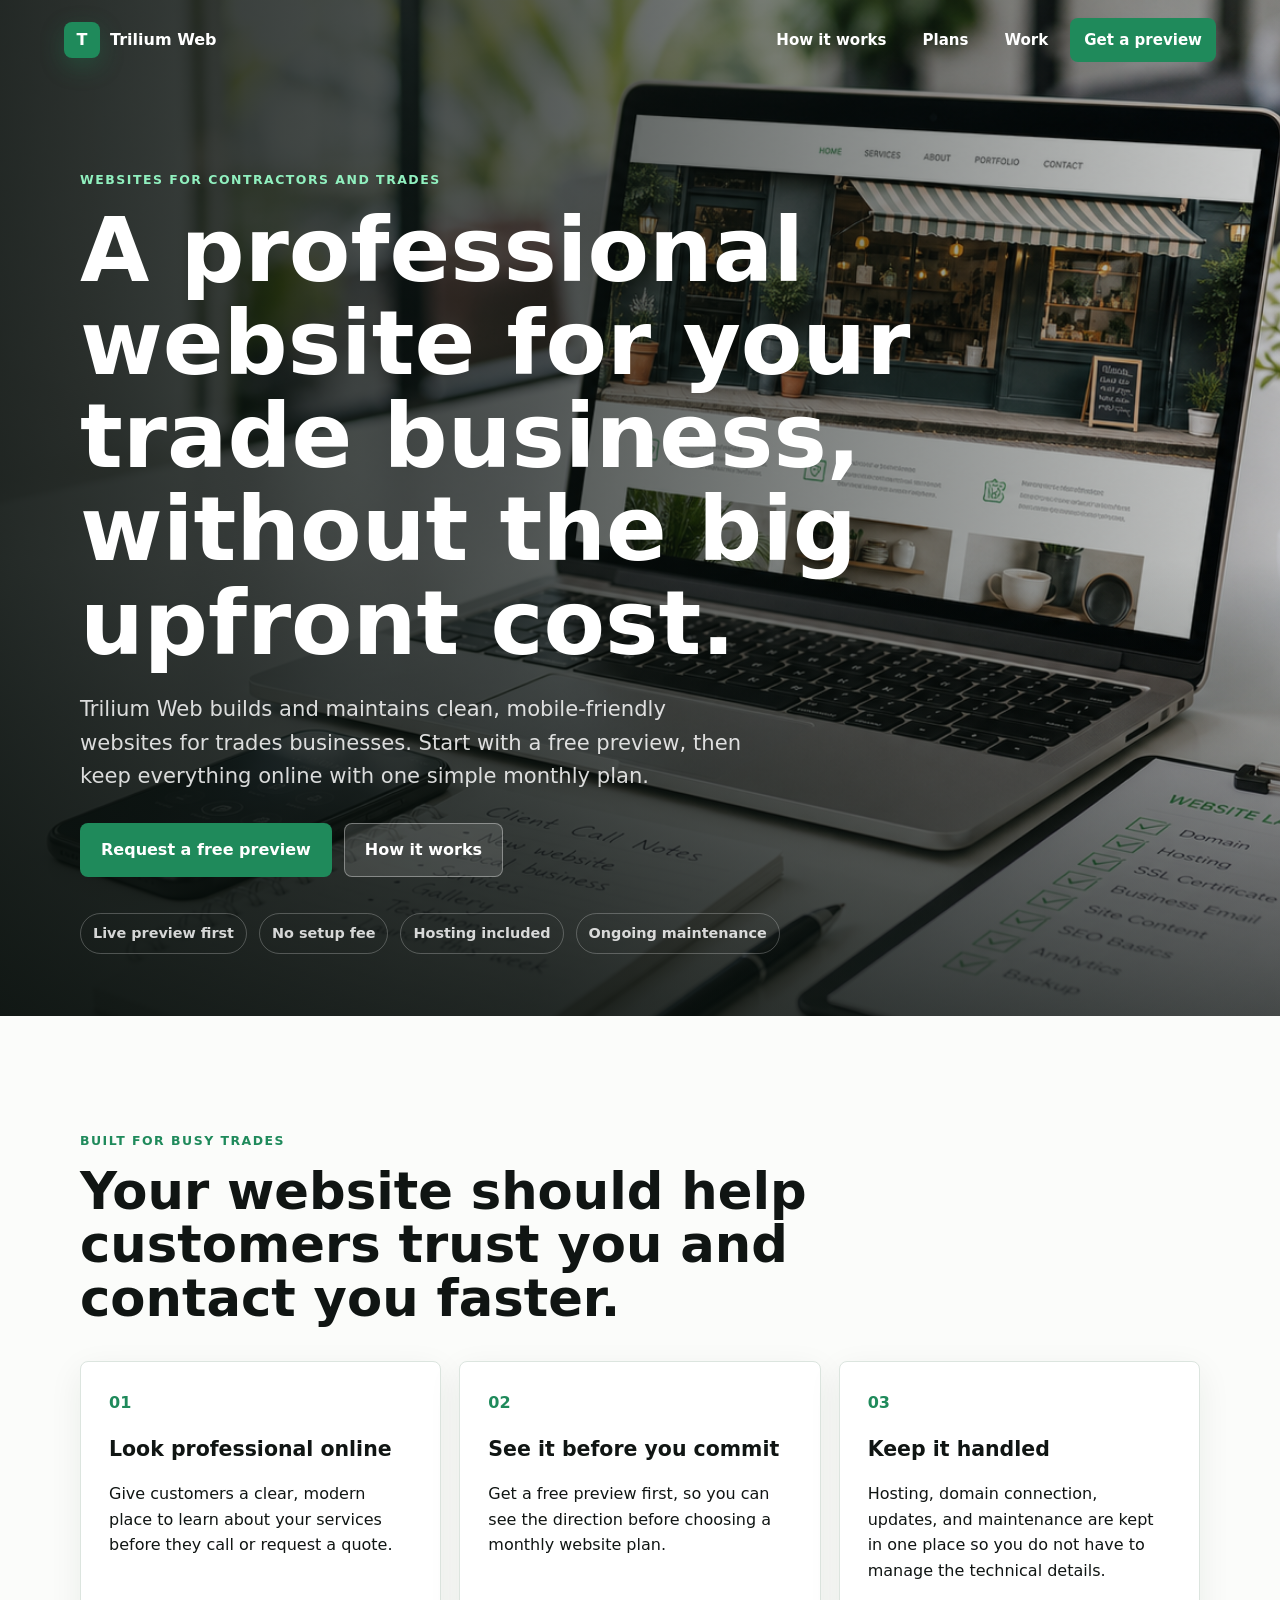
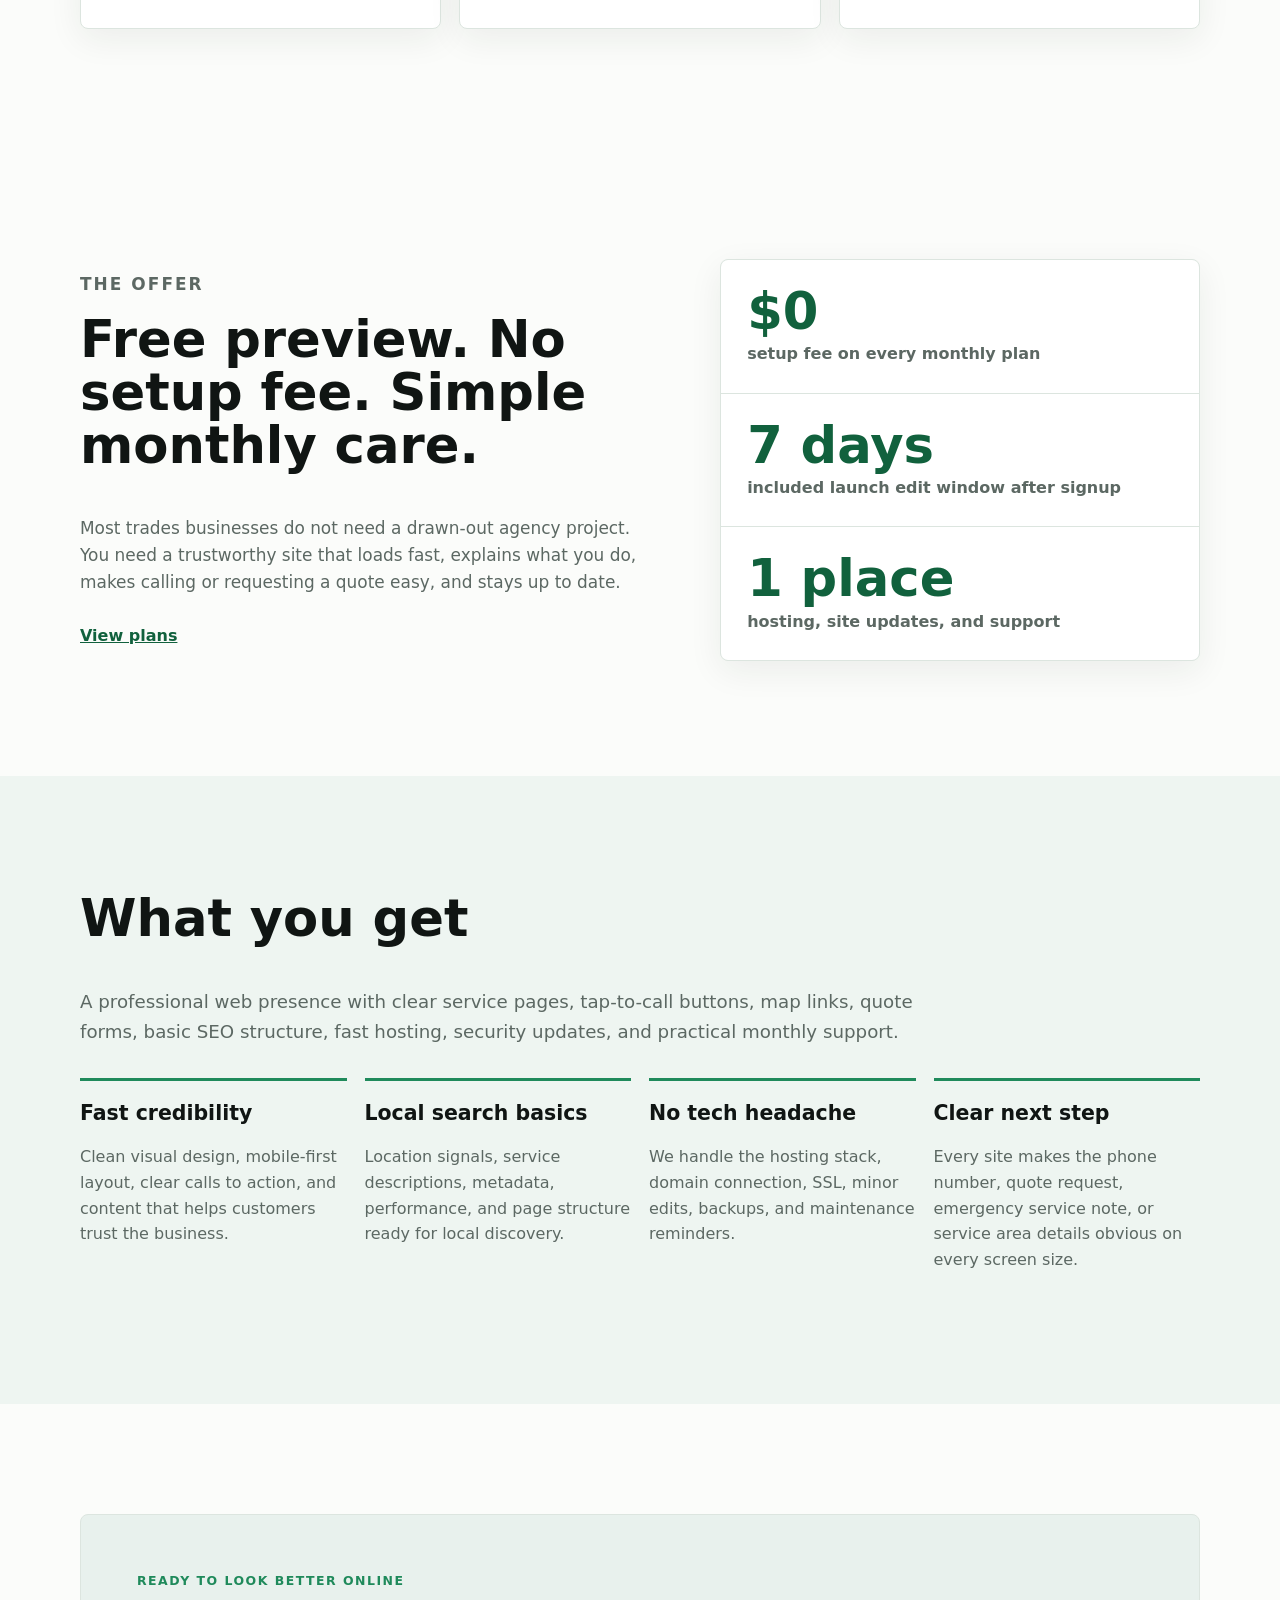
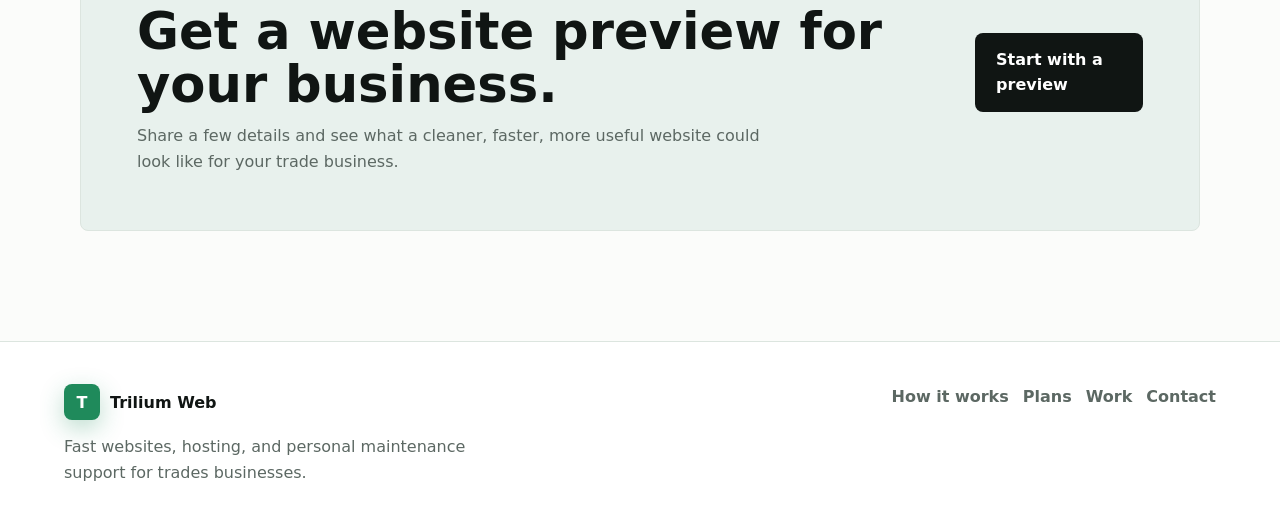
==== index.html @ 143580ad "fixing" ====
<!doctype html>
<html lang="en">
  <head>
    <meta charset="utf-8">
    <meta name="viewport" content="width=device-width, initial-scale=1">
    <meta name="description" content="Trilium Web builds fast, trustworthy websites for trades businesses with no setup fee, hosting, maintenance, and personal support handled in one place.">
    <title>Trilium Web | Fast Websites for Trades Businesses</title>
    <link rel="stylesheet" href="assets/styles.css">
  </head>
  <body>
    <header class="site-header" data-header>
      <a class="brand" href="index.html" aria-label="Trilium Web home">
        <span class="brand-mark">T</span>
        <span>Trilium Web</span>
      </a>
      <button class="nav-toggle" type="button" aria-label="Open navigation" aria-expanded="false" data-nav-toggle>
        <span></span>
        <span></span>
      </button>
      <nav class="site-nav" data-nav>
        <a href="process.html">How it works</a>
        <a href="pricing.html">Plans</a>
        <a href="work.html">Work</a>
        <a class="nav-cta" href="contact.html">Get a preview</a>
      </nav>
    </header>

    <main>
      <section class="hero">
        <div class="hero-media" aria-hidden="true">
          <img src="assets/images/rapid-launch-workflow.png" alt="">
        </div>
        <div class="hero-overlay"></div>
        <div class="hero-inner">
          <p class="eyebrow">Websites for contractors and trades</p>
          <h1>A professional website for your trade business, without the big upfront cost.</h1>
          <p class="hero-copy">Trilium Web builds and maintains clean, mobile-friendly websites for trades businesses. Start with a free preview, then keep everything online with one simple monthly plan.</p>
          <div class="hero-actions">
            <a class="button primary" href="contact.html">Request a free preview</a>
            <a class="button secondary" href="process.html">How it works</a>
          </div>
          <div class="trust-row" aria-label="Key service promises">
            <span>Live preview first</span>
            <span>No setup fee</span>
            <span>Hosting included</span>
            <span>Ongoing maintenance</span>
          </div>
        </div>
      </section>

      <section class="section intro-section">
        <div class="section-heading">
          <p class="eyebrow">Built for busy trades</p>
          <h2>Your website should help customers trust you and contact you faster.</h2>
        </div>
        <div class="intro-grid">
          <article>
            <span class="card-icon">01</span>
            <h3>Look professional online</h3>
            <p>Give customers a clear, modern place to learn about your services before they call or request a quote.</p>
          </article>
          <article>
            <span class="card-icon">02</span>
            <h3>See it before you commit</h3>
            <p>Get a free preview first, so you can see the direction before choosing a monthly website plan.</p>
          </article>
          <article>
            <span class="card-icon">03</span>
            <h3>Keep it handled</h3>
            <p>Hosting, domain connection, updates, and maintenance are kept in one place so you do not have to manage the technical details.</p>
          </article>
        </div>
      </section>

      <section class="section split-section">
        <div>
          <p class="eyebrow">The offer</p>
          <h2>Free preview. No setup fee. Simple monthly care.</h2>
          <p>Most trades businesses do not need a drawn-out agency project. You need a trustworthy site that loads fast, explains what you do, makes calling or requesting a quote easy, and stays up to date.</p>
          <a class="text-link" href="pricing.html">View plans</a>
        </div>
        <div class="proof-panel">
          <div class="metric">
            <strong>$0</strong>
            <span>setup fee on every monthly plan</span>
          </div>
          <div class="metric">
            <strong>7 days</strong>
            <span>included launch edit window after signup</span>
          </div>
          <div class="metric">
            <strong>1 place</strong>
            <span>hosting, site updates, and support</span>
          </div>
        </div>
      </section>

      <section class="section bands">
        <div class="band">
          <h2>What you get</h2>
          <p>A professional web presence with clear service pages, tap-to-call buttons, map links, quote forms, basic SEO structure, fast hosting, security updates, and practical monthly support.</p>
        </div>
        <div class="feature-list">
          <div>
            <h3>Fast credibility</h3>
            <p>Clean visual design, mobile-first layout, clear calls to action, and content that helps customers trust the business.</p>
          </div>
          <div>
            <h3>Local search basics</h3>
            <p>Location signals, service descriptions, metadata, performance, and page structure ready for local discovery.</p>
          </div>
          <div>
            <h3>No tech headache</h3>
            <p>We handle the hosting stack, domain connection, SSL, minor edits, backups, and maintenance reminders.</p>
          </div>
          <div>
            <h3>Clear next step</h3>
            <p>Every site makes the phone number, quote request, emergency service note, or service area details obvious on every screen size.</p>
          </div>
        </div>
      </section>

      <section class="cta-section">
        <div>
          <p class="eyebrow">Ready to look better online</p>
          <h2>Get a website preview for your business.</h2>
          <p>Share a few details and see what a cleaner, faster, more useful website could look like for your trade business.</p>
        </div>
        <a class="button primary dark" href="contact.html">Start with a preview</a>
      </section>
    </main>

    <footer class="site-footer">
      <div>
        <a class="brand footer-brand" href="index.html">
          <span class="brand-mark">T</span>
          <span>Trilium Web</span>
        </a>
        <p>Fast websites, hosting, and personal maintenance support for trades businesses.</p>
      </div>
      <nav aria-label="Footer">
        <a href="process.html">How it works</a>
        <a href="pricing.html">Plans</a>
        <a href="work.html">Work</a>
        <a href="contact.html">Contact</a>
      </nav>
    </footer>
    <script src="assets/site.js"></script>
  </body>
</html>
---- assets/styles.css ----
:root {
  --ink: #101513;
  --muted: #5c6863;
  --line: #dce5df;
  --paper: #fbfcfa;
  --mist: #eef5f1;
  --green: #1f8a5b;
  --green-dark: #11613d;
  --gold: #d9a441;
  --coral: #d96f4b;
  --white: #ffffff;
  --shadow: 0 24px 70px rgba(17, 28, 22, 0.16);
}

* {
  box-sizing: border-box;
}

html {
  scroll-behavior: smooth;
}

body {
  margin: 0;
  font-family: Inter, system-ui, -apple-system, BlinkMacSystemFont, "Segoe UI", sans-serif;
  background: var(--paper);
  color: var(--ink);
  line-height: 1.6;
}

img {
  display: block;
  max-width: 100%;
}

a {
  color: inherit;
}

.site-header {
  position: fixed;
  z-index: 20;
  top: 0;
  left: 0;
  right: 0;
  display: flex;
  align-items: center;
  justify-content: space-between;
  gap: 24px;
  padding: 18px clamp(20px, 5vw, 64px);
  color: var(--white);
  transition: background 180ms ease, box-shadow 180ms ease, color 180ms ease;
}

.site-header.is-scrolled,
.interior-page .site-header {
  background: rgba(251, 252, 250, 0.94);
  box-shadow: 0 12px 40px rgba(20, 31, 25, 0.08);
  color: var(--ink);
  backdrop-filter: blur(18px);
}

.brand {
  display: inline-flex;
  align-items: center;
  gap: 10px;
  color: inherit;
  font-weight: 800;
  text-decoration: none;
  letter-spacing: 0;
}

.brand-mark {
  display: grid;
  width: 36px;
  height: 36px;
  place-items: center;
  border-radius: 8px;
  background: var(--green);
  color: var(--white);
  box-shadow: 0 8px 24px rgba(31, 138, 91, 0.3);
}

.site-nav {
  display: flex;
  align-items: center;
  gap: 8px;
}

.site-nav a {
  padding: 10px 14px;
  border-radius: 8px;
  color: inherit;
  font-size: 0.94rem;
  font-weight: 700;
  text-decoration: none;
}

.site-nav a:hover,
.site-nav a[aria-current="page"] {
  background: rgba(255, 255, 255, 0.16);
}

.site-header.is-scrolled .site-nav a:hover,
.site-header.is-scrolled .site-nav a[aria-current="page"],
.interior-page .site-nav a:hover,
.interior-page .site-nav a[aria-current="page"] {
  background: var(--mist);
}

.site-nav .nav-cta {
  background: var(--green);
  color: var(--white);
}

.site-nav .nav-cta:hover {
  background: var(--green-dark);
}

.nav-toggle {
  display: none;
  width: 42px;
  height: 42px;
  border: 1px solid currentColor;
  border-radius: 8px;
  background: transparent;
  color: inherit;
}

.nav-toggle span {
  display: block;
  width: 18px;
  height: 2px;
  margin: 5px auto;
  background: currentColor;
}

.hero {
  position: relative;
  min-height: 92vh;
  display: flex;
  align-items: end;
  overflow: hidden;
  color: var(--white);
}

.hero-media,
.hero-overlay {
  position: absolute;
  inset: 0;
}

.hero-media img {
  width: 100%;
  height: 100%;
  object-fit: cover;
}

.hero-overlay {
  background:
    linear-gradient(90deg, rgba(7, 14, 11, 0.88) 0%, rgba(7, 14, 11, 0.68) 42%, rgba(7, 14, 11, 0.2) 100%),
    linear-gradient(0deg, rgba(7, 14, 11, 0.65) 0%, rgba(7, 14, 11, 0) 45%);
}

.hero-inner {
  position: relative;
  z-index: 2;
  width: min(1120px, calc(100% - 40px));
  margin: 0 auto;
  padding: 170px 0 62px;
}

.eyebrow {
  margin: 0 0 14px;
  color: var(--green);
  font-size: 0.78rem;
  font-weight: 800;
  letter-spacing: 0.12em;
  text-transform: uppercase;
}

.hero .eyebrow {
  color: #91f0bf;
}

h1,
h2,
h3,
p {
  overflow-wrap: anywhere;
}

h1,
h2,
h3 {
  margin-top: 0;
  line-height: 1.04;
  letter-spacing: 0;
}

h1 {
  max-width: 850px;
  margin-bottom: 22px;
  font-size: clamp(3rem, 7vw, 6.9rem);
}

h2 {
  font-size: clamp(2rem, 4vw, 4.25rem);
}

h3 {
  font-size: 1.28rem;
}

.hero-copy {
  max-width: 680px;
  margin: 0 0 30px;
  color: rgba(255, 255, 255, 0.84);
  font-size: clamp(1.05rem, 1.8vw, 1.32rem);
}

.hero-actions,
.trust-row {
  display: flex;
  flex-wrap: wrap;
  gap: 12px;
}

.button {
  display: inline-flex;
  min-height: 48px;
  align-items: center;
  justify-content: center;
  border: 1px solid transparent;
  border-radius: 8px;
  padding: 13px 20px;
  font-weight: 800;
  text-decoration: none;
  cursor: pointer;
  transition: transform 160ms ease, background 160ms ease, border-color 160ms ease;
}

.button:hover {
  transform: translateY(-1px);
}

.button.primary {
  background: var(--green);
  color: var(--white);
}

.button.primary:hover {
  background: var(--green-dark);
}

.button.secondary {
  border-color: rgba(255, 255, 255, 0.36);
  background: rgba(255, 255, 255, 0.12);
  color: currentColor;
}

.button.secondary:hover {
  border-color: var(--green);
  background: var(--mist);
  color: var(--ink);
}

.button.secondary.light {
  border-color: var(--line);
  background: var(--white);
  color: var(--ink);
}

.button.dark {
  background: var(--ink);
}

.button.full {
  width: 100%;
}

.trust-row {
  margin-top: 36px;
}

.trust-row span {
  border: 1px solid rgba(255, 255, 255, 0.24);
  border-radius: 999px;
  padding: 8px 12px;
  color: rgba(255, 255, 255, 0.82);
  font-size: 0.9rem;
  font-weight: 700;
}

.section {
  width: min(1120px, calc(100% - 40px));
  margin: 0 auto;
  padding: clamp(70px, 9vw, 120px) 0;
}

.section-heading {
  max-width: 760px;
  margin-bottom: 36px;
}

.section-heading h2,
.page-hero h1 {
  margin-bottom: 0;
}

.intro-grid,
.pricing-grid,
.work-grid,
.feature-list {
  display: grid;
  gap: 18px;
}

.intro-grid {
  grid-template-columns: repeat(3, 1fr);
}

.intro-grid article,
.price-card,
.work-card,
.contact-form,
.contact-panel,
.proof-panel,
.quote-panel {
  border: 1px solid var(--line);
  border-radius: 8px;
  background: var(--white);
  box-shadow: 0 10px 34px rgba(26, 42, 33, 0.07);
}

.intro-grid article {
  padding: 28px;
}

.card-icon {
  display: inline-flex;
  margin-bottom: 24px;
  color: var(--green);
  font-weight: 800;
}

.split-section {
  display: grid;
  grid-template-columns: 1.08fr 0.92fr;
  align-items: center;
  gap: clamp(28px, 6vw, 80px);
}

.split-section p {
  color: var(--muted);
  font-size: 1.06rem;
}

.text-link {
  display: inline-flex;
  margin-top: 10px;
  color: var(--green-dark);
  font-weight: 800;
}

.proof-panel {
  display: grid;
  gap: 1px;
  overflow: hidden;
  background: var(--line);
}

.metric {
  padding: 26px;
  background: var(--white);
}

.metric strong {
  display: block;
  margin-bottom: 4px;
  color: var(--green-dark);
  font-size: clamp(2rem, 4vw, 3.5rem);
  line-height: 1;
}

.metric span {
  color: var(--muted);
  font-weight: 700;
}

.bands {
  width: 100%;
  max-width: none;
  padding-inline: clamp(20px, 5vw, 64px);
  background: var(--mist);
}

.band {
  width: min(1120px, 100%);
  margin: 0 auto 32px;
}

.band p {
  max-width: 860px;
  color: var(--muted);
  font-size: 1.14rem;
}

.feature-list {
  width: min(1120px, 100%);
  margin: 0 auto;
  grid-template-columns: repeat(4, 1fr);
}

.feature-list div {
  border-top: 3px solid var(--green);
  padding-top: 22px;
}

.feature-list p {
  color: var(--muted);
}

.cta-section {
  display: flex;
  width: min(1120px, calc(100% - 40px));
  margin: clamp(60px, 9vw, 110px) auto;
  align-items: center;
  justify-content: space-between;
  gap: 28px;
  border-radius: 8px;
  padding: clamp(28px, 5vw, 56px);
  background: #e8f1ed;
  border: 1px solid var(--line);
}

.cta-section h2 {
  margin-bottom: 12px;
}

.cta-section p:not(.eyebrow) {
  max-width: 650px;
  margin: 0;
  color: var(--muted);
}

.page-hero {
  width: min(1120px, calc(100% - 40px));
  margin: 0 auto;
  padding: 170px 0 60px;
}

.page-hero.compact {
  max-width: 940px;
  margin-left: max(20px, calc((100vw - 1120px) / 2));
}

.page-hero p:not(.eyebrow) {
  max-width: 760px;
  color: var(--muted);
  font-size: 1.16rem;
}

.timeline {
  display: grid;
  gap: 18px;
}

.timeline-item {
  display: grid;
  grid-template-columns: 70px 1fr;
  gap: 24px;
  border-top: 1px solid var(--line);
  padding-top: 28px;
}

.timeline-item span {
  display: grid;
  width: 54px;
  height: 54px;
  place-items: center;
  border-radius: 8px;
  background: var(--green);
  color: var(--white);
  font-weight: 800;
}

.timeline-item p {
  max-width: 780px;
  color: var(--muted);
}

.quote-panel {
  padding: clamp(28px, 5vw, 46px);
  border-left: 6px solid var(--gold);
}

.quote-panel p {
  margin: 0;
  color: var(--ink);
  font-size: clamp(1.3rem, 3vw, 2.2rem);
  font-weight: 800;
  line-height: 1.18;
}

.pricing-grid {
  grid-template-columns: repeat(3, 1fr);
  align-items: stretch;
}

.price-card {
  display: flex;
  flex-direction: column;
  padding: 30px;
}

.price-card.featured {
  border-color: rgba(31, 138, 91, 0.45);
  box-shadow: var(--shadow);
}

.plan-label {
  margin: 0 0 14px;
  color: var(--green);
  font-weight: 800;
  text-transform: uppercase;
  font-size: 0.76rem;
  letter-spacing: 0.12em;
}

.price {
  margin: 0 0 18px;
  font-size: 2rem;
  font-weight: 800;
}

.price span {
  color: var(--muted);
  font-size: 1rem;
}

.price-card p:not(.plan-label):not(.price),
.price-card li {
  color: var(--muted);
}

.price-card ul {
  display: grid;
  gap: 10px;
  margin: 22px 0 28px;
  padding-left: 20px;
}

.price-card .button {
  margin-top: auto;
}

.work-grid {
  grid-template-columns: repeat(3, 1fr);
}

.work-card {
  min-height: 330px;
  padding: 24px;
  overflow: hidden;
}

.work-card h2 {
  font-size: 1.7rem;
}

.work-card p {
  color: rgba(16, 21, 19, 0.72);
}

.work-card.service {
  background: linear-gradient(145deg, #eef8f3, #ffffff);
}

.work-card.wellness {
  background: linear-gradient(145deg, #fff4ef, #ffffff);
}

.work-card.food {
  background: linear-gradient(145deg, #f7f0db, #ffffff);
}

.mock-window {
  height: 150px;
  margin-bottom: 28px;
  border: 1px solid var(--line);
  border-radius: 8px;
  background:
    linear-gradient(90deg, rgba(31, 138, 91, 0.12) 0 34%, transparent 34%),
    repeating-linear-gradient(0deg, rgba(16, 21, 19, 0.09), rgba(16, 21, 19, 0.09) 8px, transparent 8px, transparent 22px),
    var(--white);
  box-shadow: inset 0 34px 0 rgba(16, 21, 19, 0.05);
}

.mock-window span {
  display: inline-block;
  width: 8px;
  height: 8px;
  margin: 13px 0 0 6px;
  border-radius: 999px;
  background: var(--coral);
}

.mock-window span:first-child {
  margin-left: 14px;
}

.mock-window span:nth-child(2) {
  background: var(--gold);
}

.mock-window span:nth-child(3) {
  background: var(--green);
}

.checklist {
  display: grid;
  grid-template-columns: repeat(2, 1fr);
  gap: 14px;
  margin: 0;
  padding: 0;
  list-style: none;
}

.checklist li {
  position: relative;
  min-height: 64px;
  border: 1px solid var(--line);
  border-radius: 8px;
  padding: 18px 18px 18px 52px;
  background: var(--white);
  font-weight: 800;
}

.checklist li::before {
  content: "";
  position: absolute;
  left: 18px;
  top: 22px;
  width: 16px;
  height: 9px;
  border-left: 3px solid var(--green);
  border-bottom: 3px solid var(--green);
  transform: rotate(-45deg);
}

.contact-layout {
  display: grid;
  grid-template-columns: 1.1fr 0.9fr;
  gap: 22px;
  align-items: start;
}

.contact-form,
.contact-panel {
  padding: clamp(24px, 4vw, 38px);
}

.contact-form {
  display: grid;
  gap: 18px;
}

.contact-form label {
  display: grid;
  gap: 8px;
  color: var(--ink);
  font-weight: 800;
}

.honeypot {
  position: absolute;
  left: -9999px;
}

input,
textarea {
  width: 100%;
  border: 1px solid var(--line);
  border-radius: 8px;
  padding: 14px 15px;
  color: var(--ink);
  font: inherit;
  background: #fbfdfb;
}

input:focus,
textarea:focus {
  outline: 3px solid rgba(31, 138, 91, 0.18);
  border-color: var(--green);
}

.contact-panel {
  position: sticky;
  top: 100px;
}

.contact-panel p {
  color: var(--muted);
}

.form-note {
  margin: -4px 0 0;
  color: var(--muted);
  font-size: 0.92rem;
}

.thanks-hero .hero-actions {
  margin-top: 28px;
}

.contact-method {
  display: grid;
  gap: 4px;
  border-top: 1px solid var(--line);
  padding-top: 18px;
  margin-top: 18px;
}

.contact-method span {
  color: var(--muted);
  font-size: 0.82rem;
  font-weight: 800;
  text-transform: uppercase;
  letter-spacing: 0.12em;
}

.contact-method a {
  color: var(--green-dark);
  font-weight: 800;
}

.site-footer {
  display: flex;
  justify-content: space-between;
  gap: 30px;
  padding: 42px clamp(20px, 5vw, 64px);
  border-top: 1px solid var(--line);
  background: var(--white);
}

.site-footer p {
  max-width: 430px;
  margin: 14px 0 0;
  color: var(--muted);
}

.site-footer nav {
  display: flex;
  flex-wrap: wrap;
  align-content: start;
  justify-content: flex-end;
  gap: 14px;
}

.site-footer nav a {
  color: var(--muted);
  font-weight: 800;
  text-decoration: none;
}

@media (max-width: 900px) {
  .nav-toggle {
    display: block;
  }

  .site-nav {
    position: absolute;
    top: calc(100% - 6px);
    left: 20px;
    right: 20px;
    display: none;
    flex-direction: column;
    align-items: stretch;
    padding: 12px;
    border: 1px solid var(--line);
    border-radius: 8px;
    background: var(--white);
    color: var(--ink);
    box-shadow: var(--shadow);
  }

  .site-nav.is-open {
    display: flex;
  }

  .site-nav a {
    width: 100%;
  }

  .intro-grid,
  .pricing-grid,
  .work-grid,
  .feature-list,
  .contact-layout,
  .split-section {
    grid-template-columns: 1fr;
  }

  .feature-list {
    gap: 24px;
  }

  .cta-section,
  .site-footer {
    align-items: flex-start;
    flex-direction: column;
  }

  .site-footer nav {
    justify-content: flex-start;
  }

  .contact-panel {
    position: static;
  }
}

@media (max-width: 620px) {
  .site-header {
    padding: 14px 16px;
  }

  .hero {
    min-height: 760px;
  }

  .hero-overlay {
    background: linear-gradient(0deg, rgba(7, 14, 11, 0.88), rgba(7, 14, 11, 0.42));
  }

  .hero-inner {
    width: calc(100% - 32px);
    padding-bottom: 40px;
  }

  .button,
  .hero-actions {
    width: 100%;
  }

  .section,
  .page-hero,
  .cta-section {
    width: calc(100% - 32px);
  }

  .page-hero.compact {
    margin-left: 16px;
  }

  .timeline-item {
    grid-template-columns: 1fr;
    gap: 14px;
  }

  .checklist {
    grid-template-columns: 1fr;
  }

  h1 {
    font-size: clamp(2.6rem, 16vw, 4.4rem);
  }
}
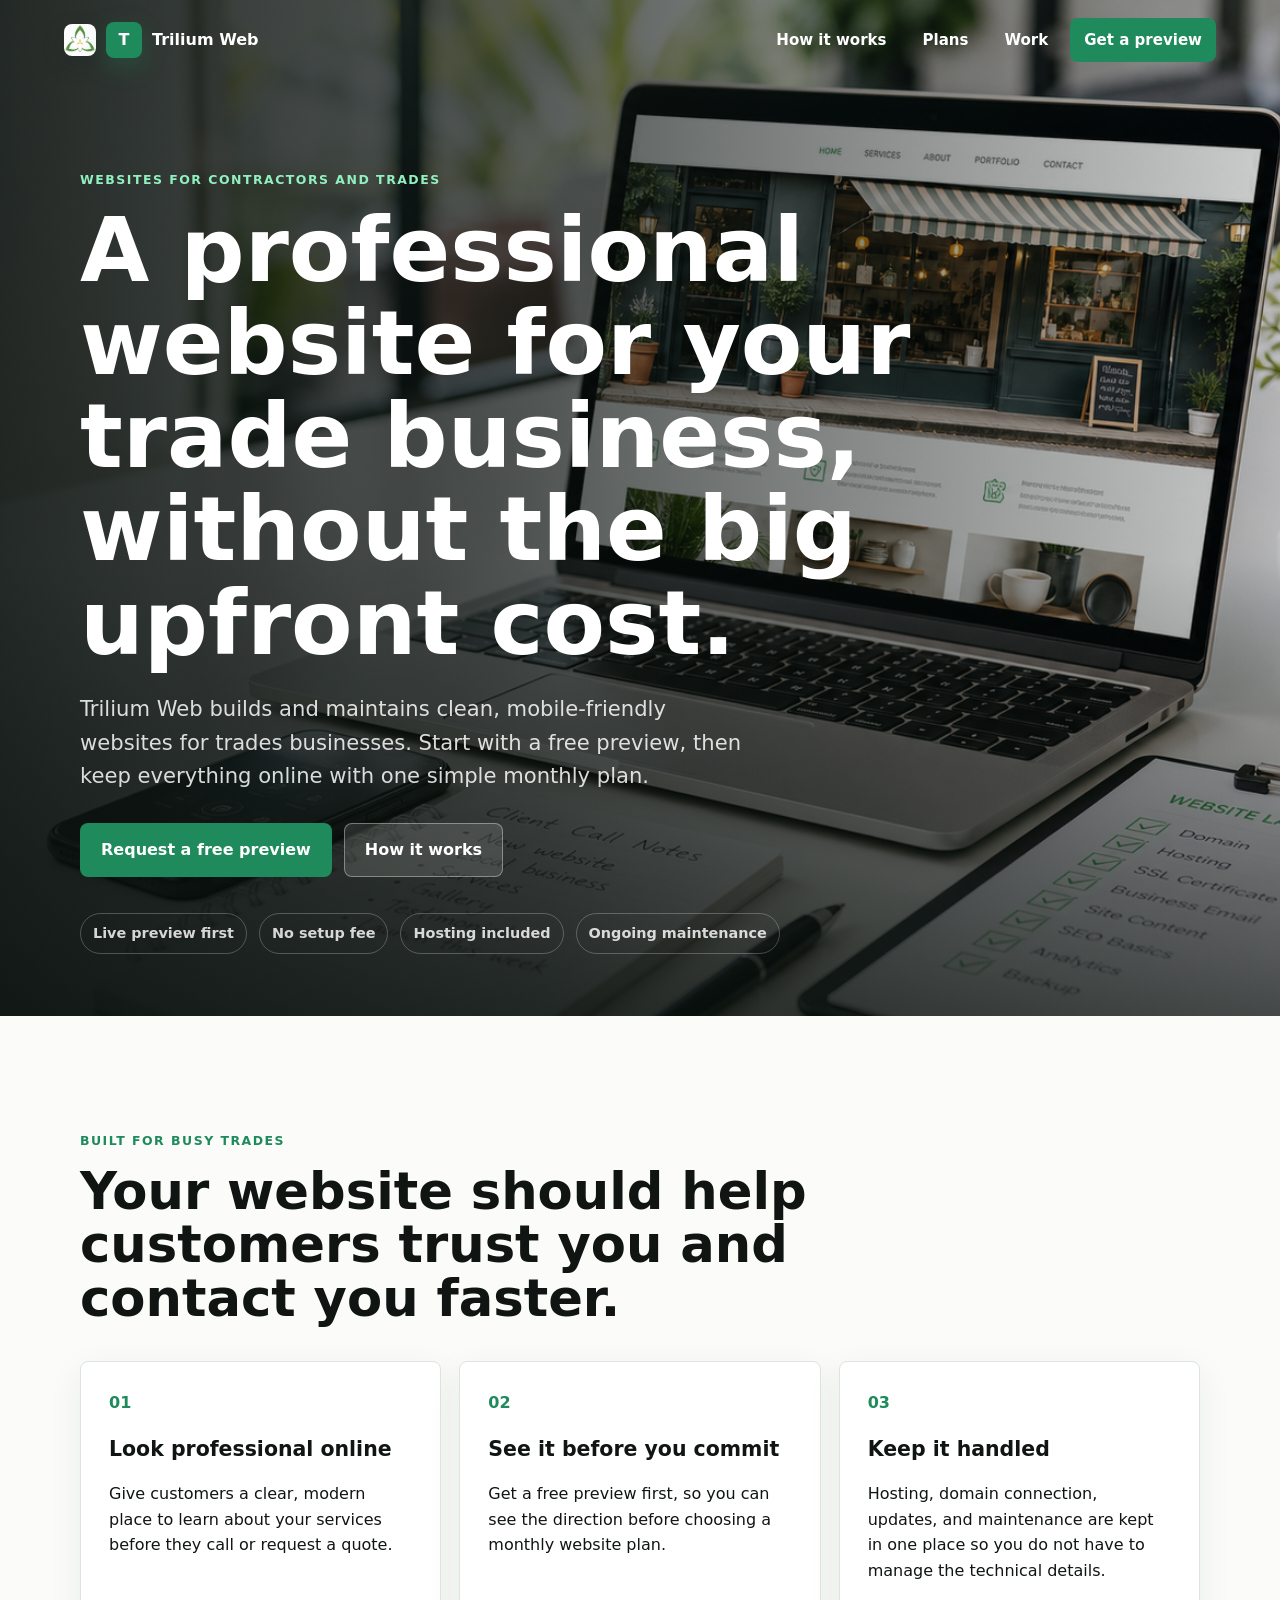
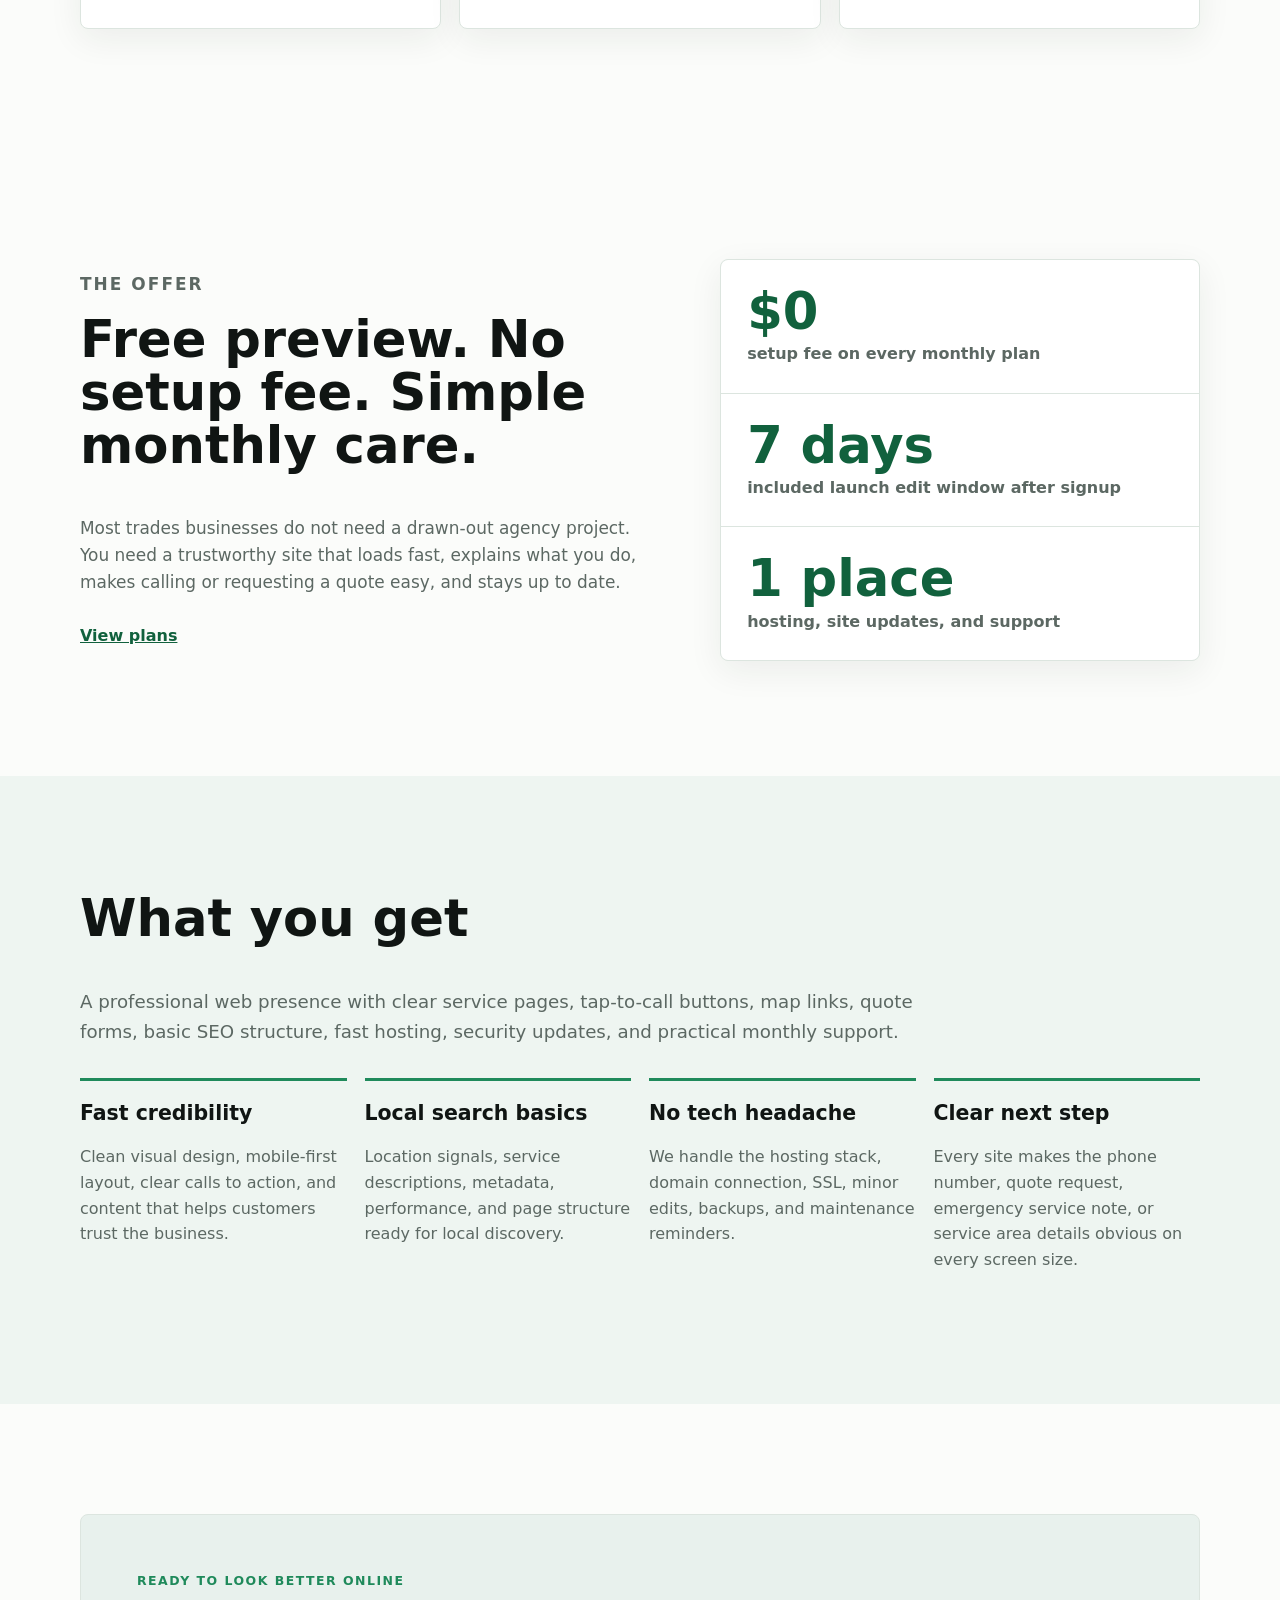
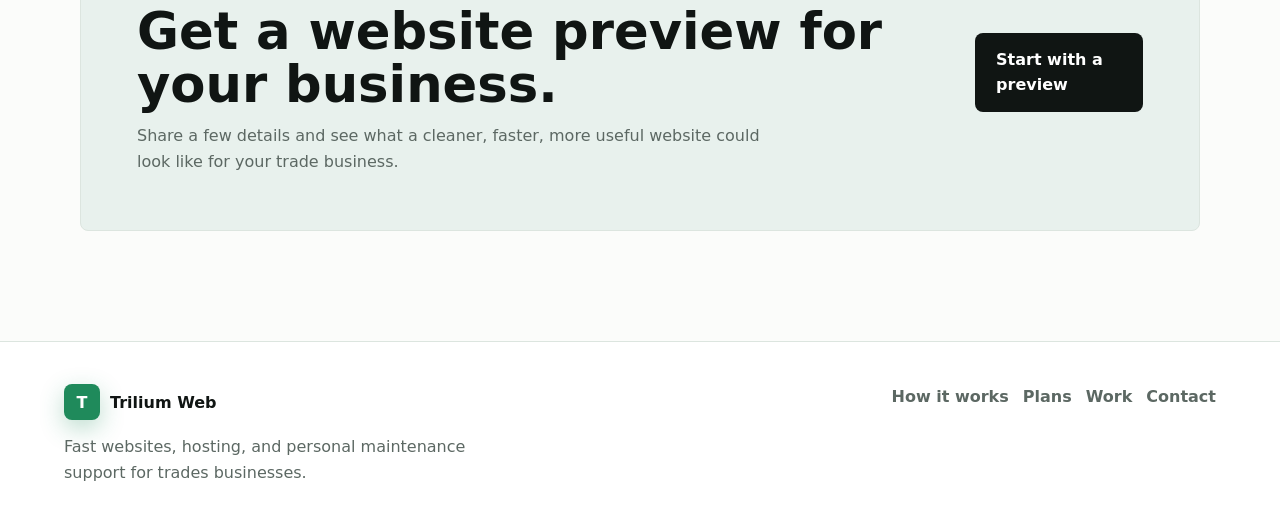
==== commit 8fa87047: "branding" ====
--- a/index.html
+++ b/index.html
@@ -6,10 +6,12 @@
     <meta name="description" content="Trilium Web builds fast, trustworthy websites for trades businesses with no setup fee, hosting, maintenance, and personal support handled in one place.">
     <title>Trilium Web | Fast Websites for Trades Businesses</title>
     <link rel="stylesheet" href="assets/styles.css">
+    <link rel="icon" href="assets/images/trilliumweb-logo.png" type="image/png">
   </head>
   <body>
     <header class="site-header" data-header>
       <a class="brand" href="index.html" aria-label="Trilium Web home">
+        <img class="brand-logo" src="assets/images/trilliumweb-logo.png" alt="Trilium Web logo">
         <span class="brand-mark">T</span>
         <span>Trilium Web</span>
       </a>
@@ -148,3 +150,5 @@
     <script src="assets/site.js"></script>
   </body>
 </html>
+
+
--- a/assets/styles.css
+++ b/assets/styles.css
@@ -68,6 +68,15 @@
   font-weight: 800;
   text-decoration: none;
   letter-spacing: 0;
+}
+
+.brand-logo {
+  display: block;
+  width: 32px;
+  height: 32px;
+  object-fit: contain;
+  border-radius: 8px;
+  box-shadow: 0 8px 24px rgba(17, 28, 22, 0.16);
 }
 
 .brand-mark {
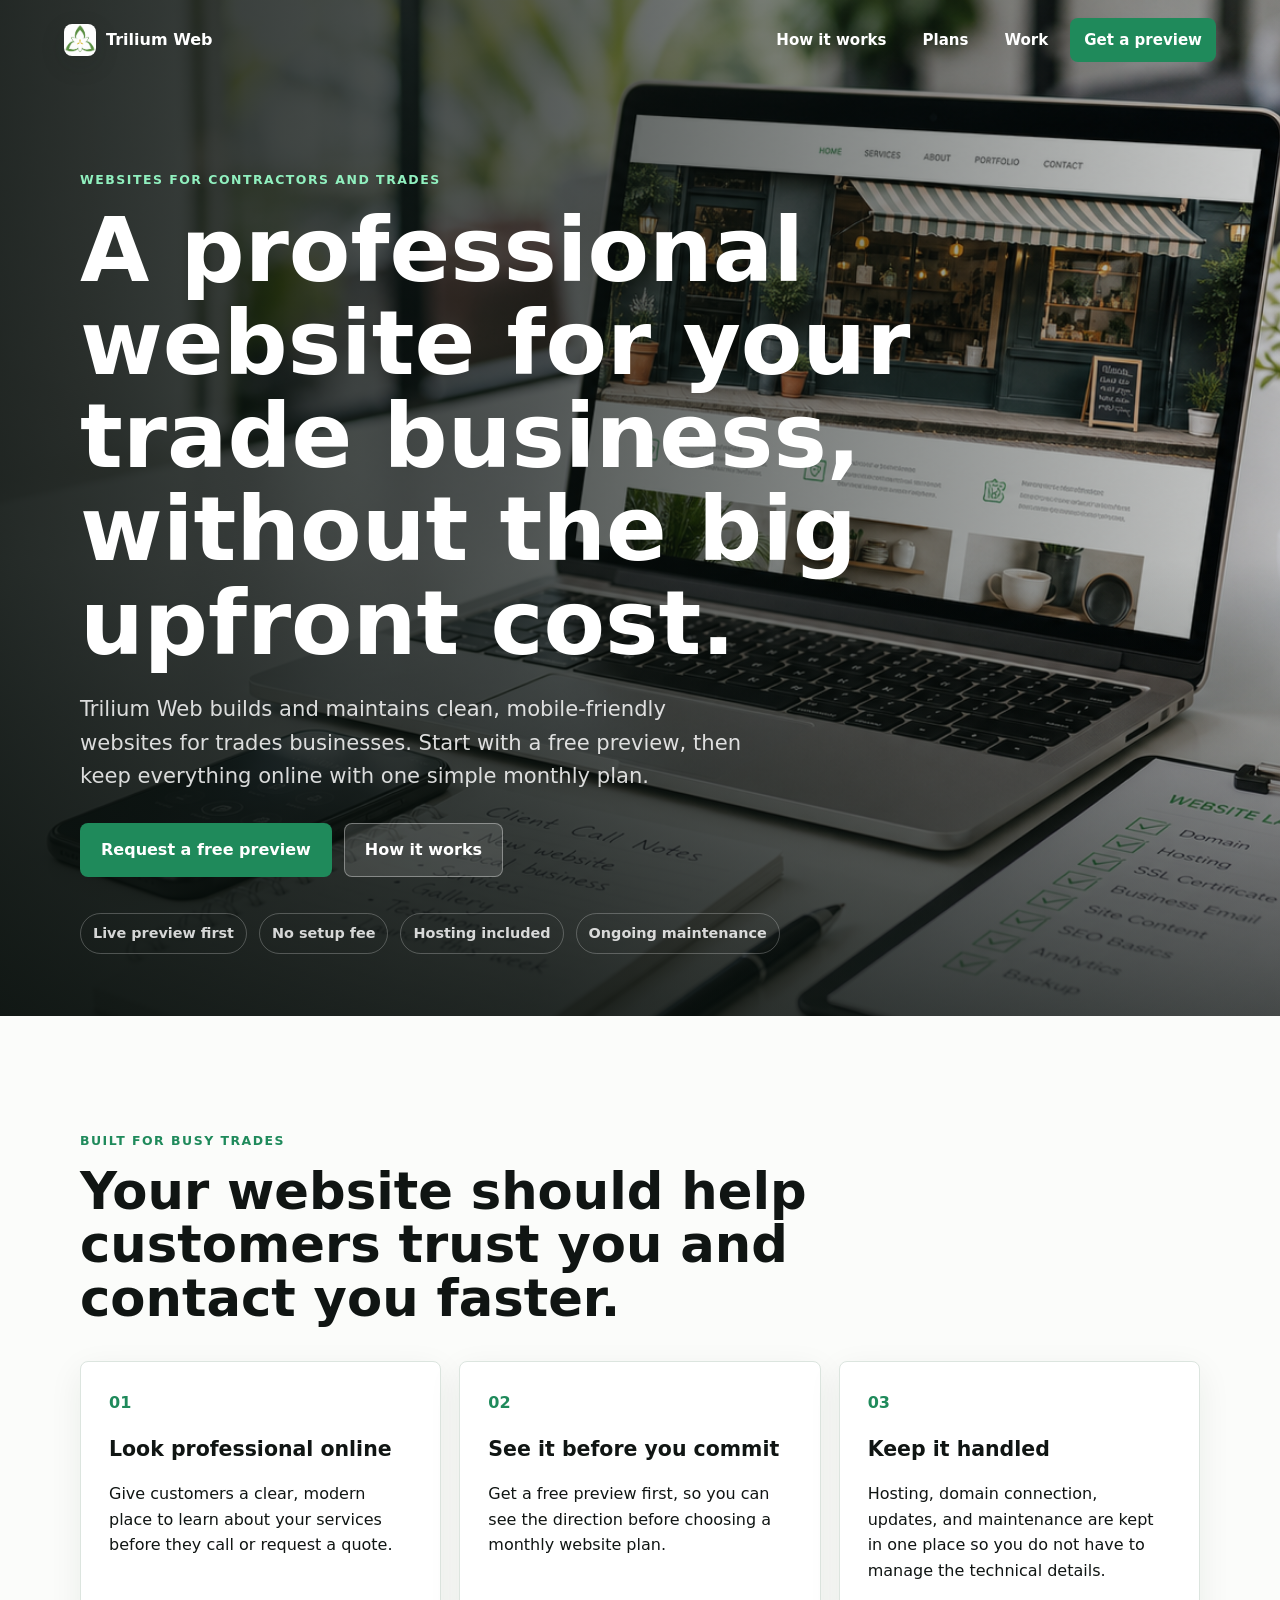
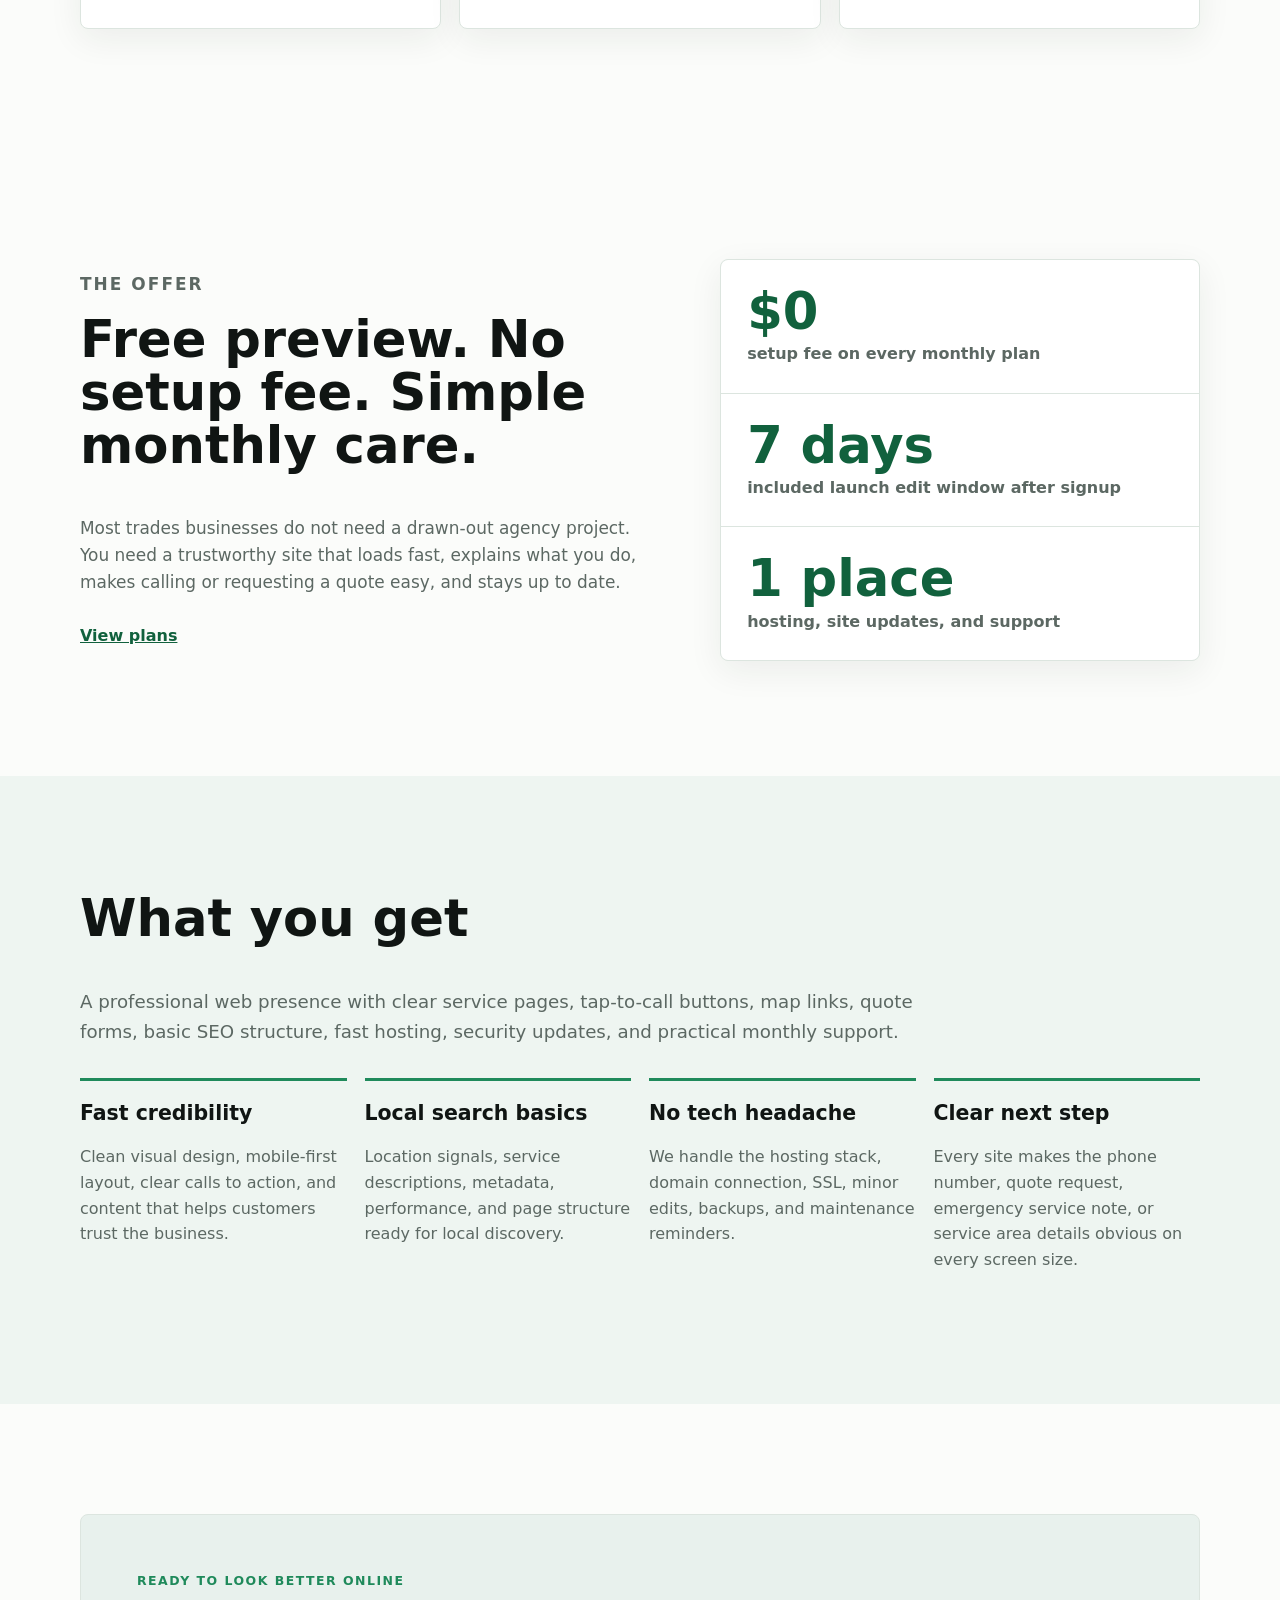
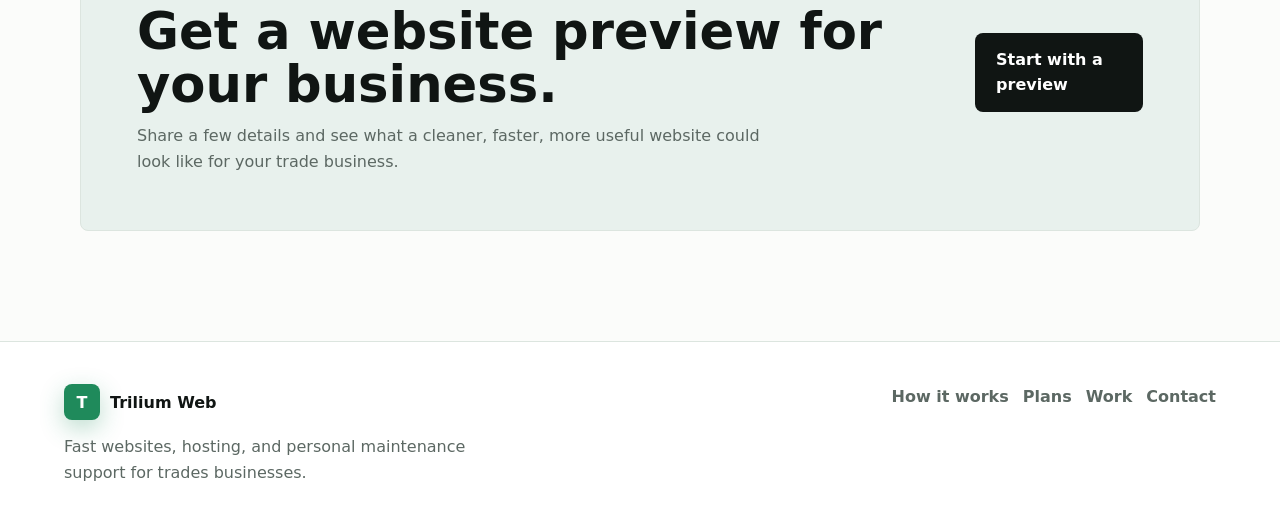
==== commit 6810acfc: "branding" ====
--- a/index.html
+++ b/index.html
@@ -12,7 +12,6 @@
     <header class="site-header" data-header>
       <a class="brand" href="index.html" aria-label="Trilium Web home">
         <img class="brand-logo" src="assets/images/trilliumweb-logo.png" alt="Trilium Web logo">
-        <span class="brand-mark">T</span>
         <span>Trilium Web</span>
       </a>
       <button class="nav-toggle" type="button" aria-label="Open navigation" aria-expanded="false" data-nav-toggle>
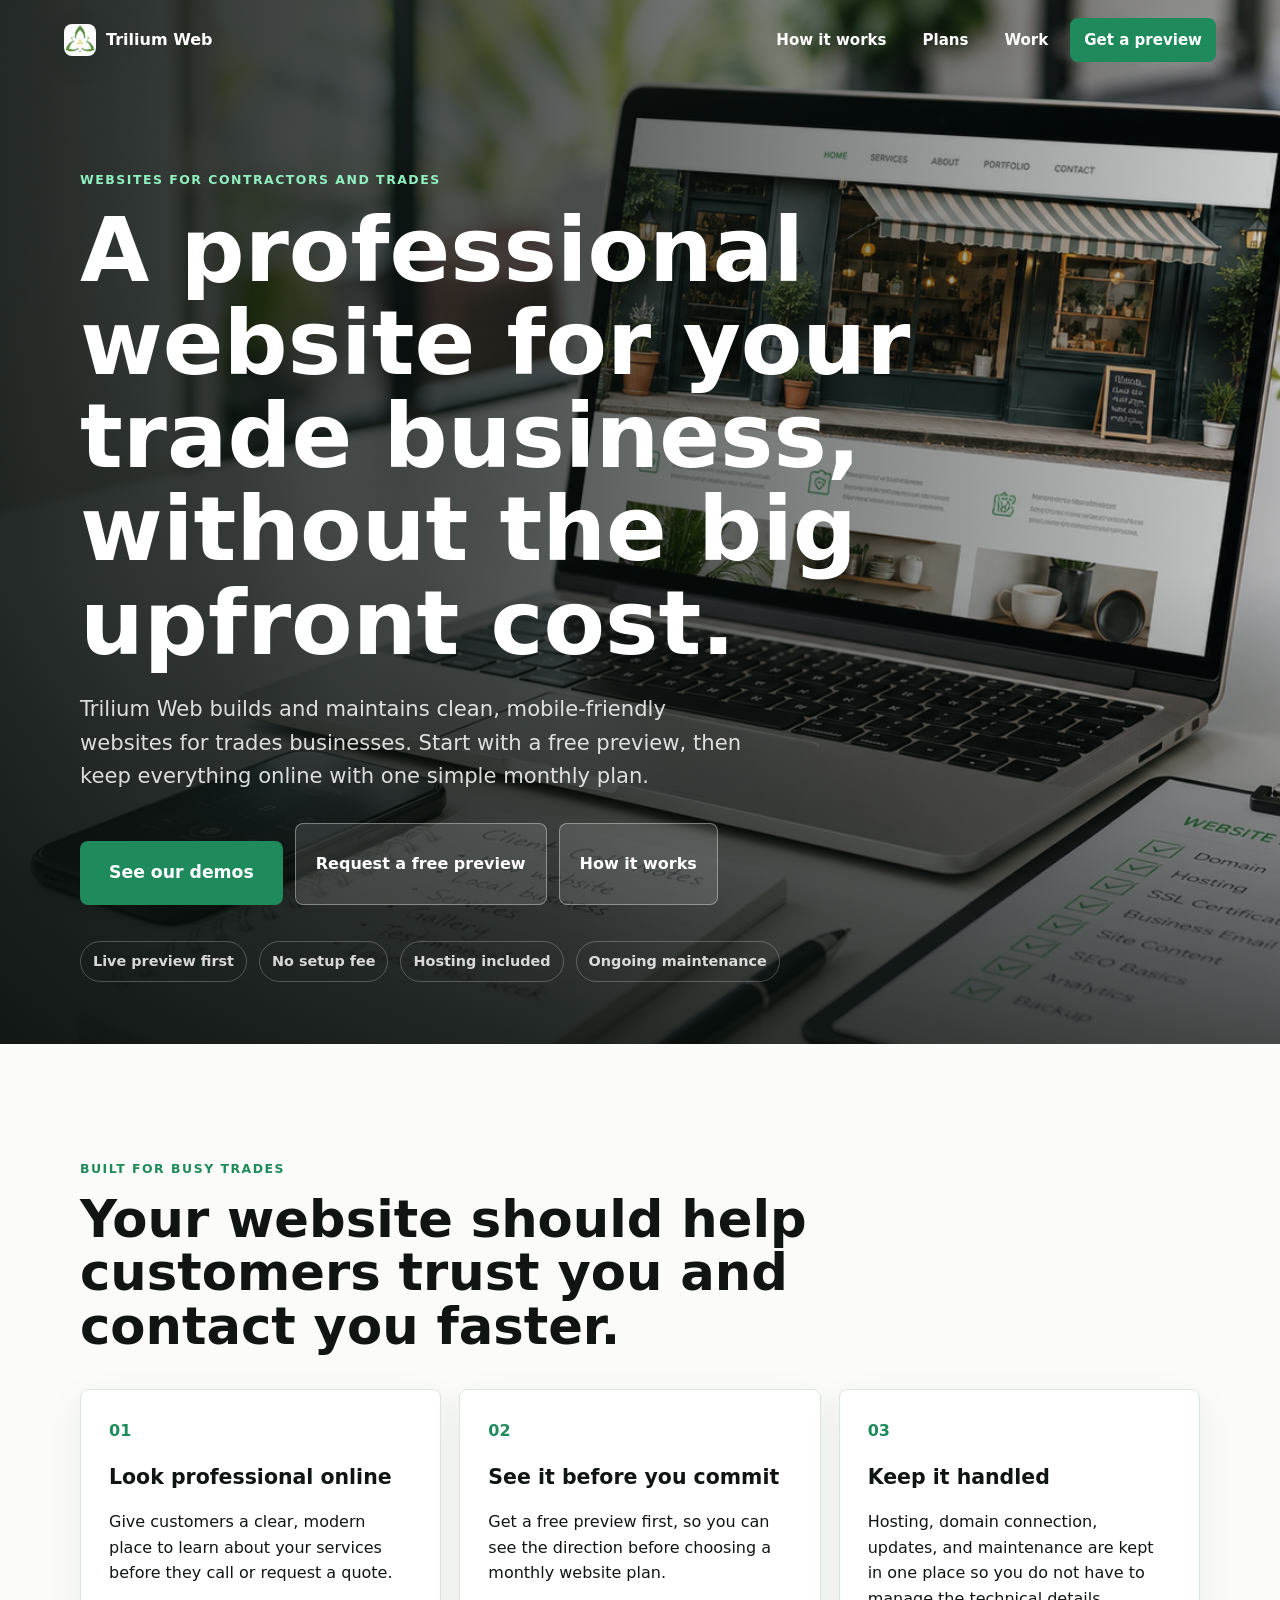
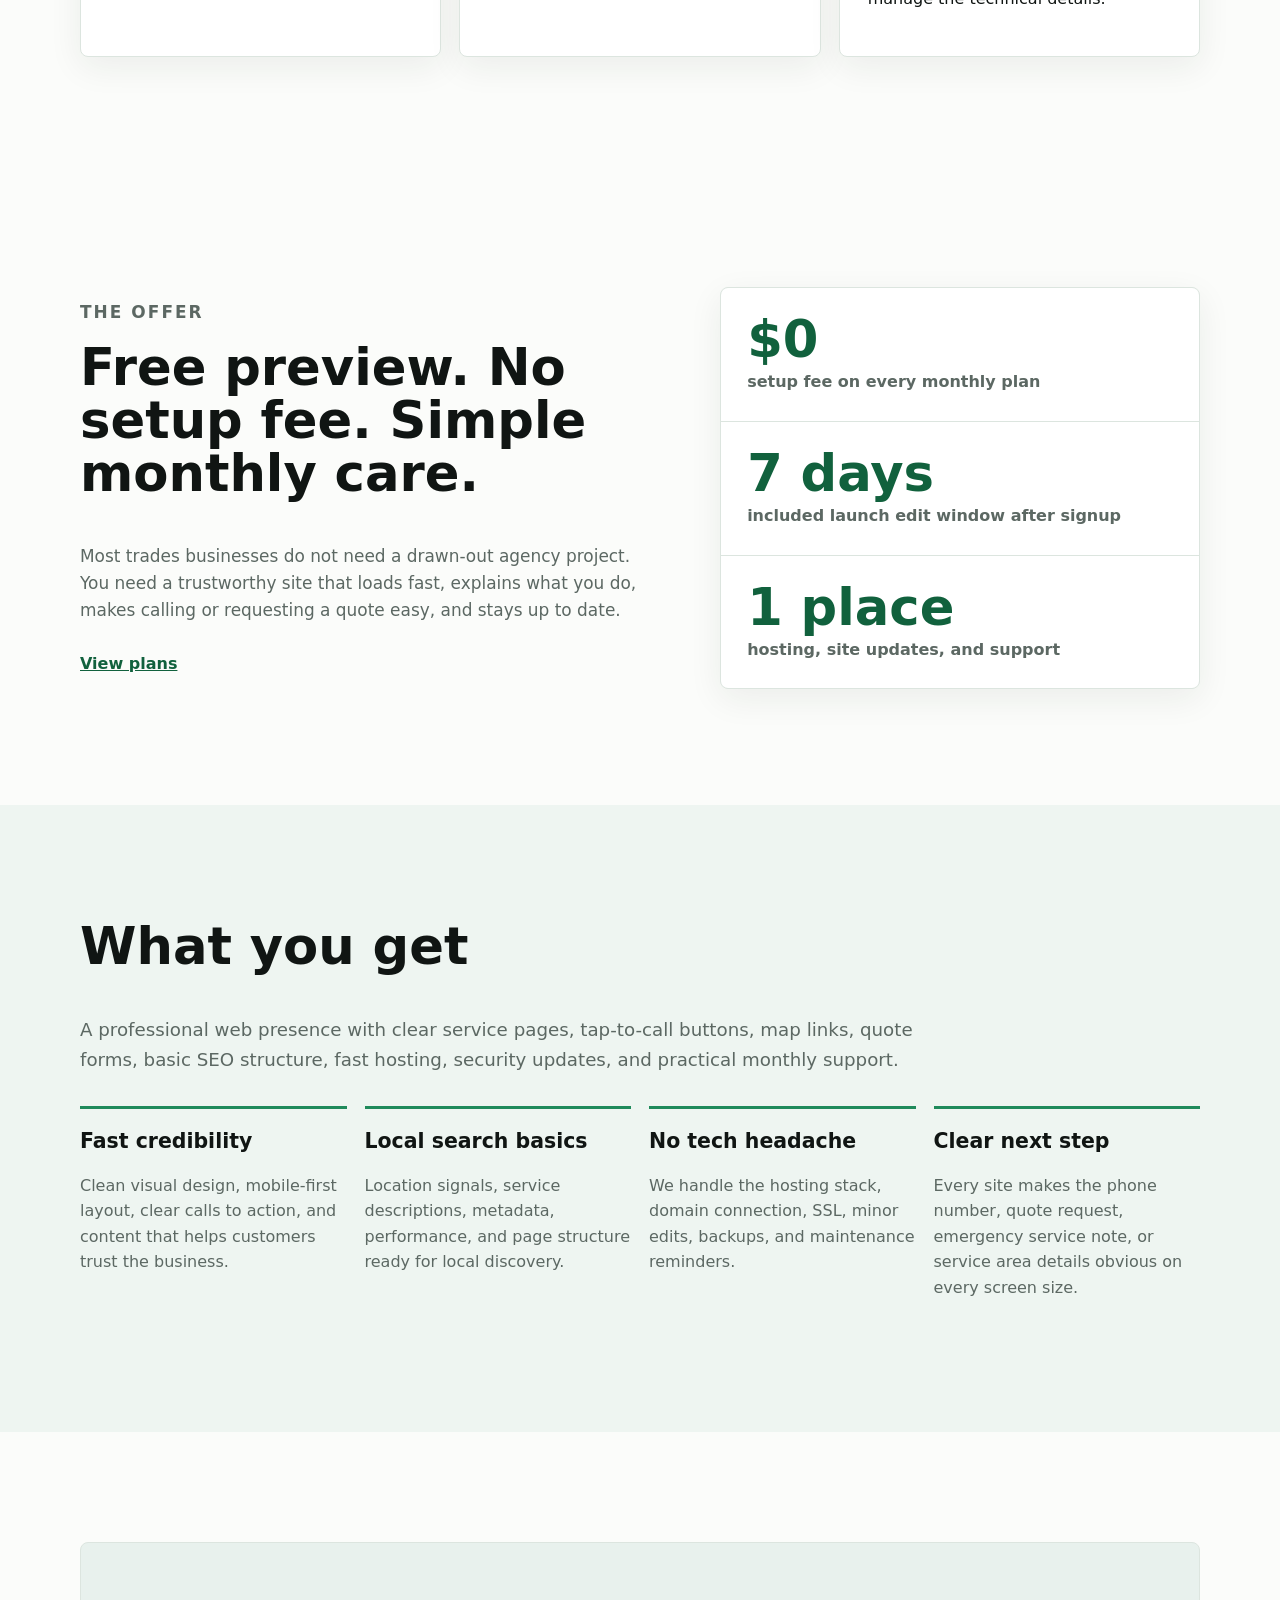
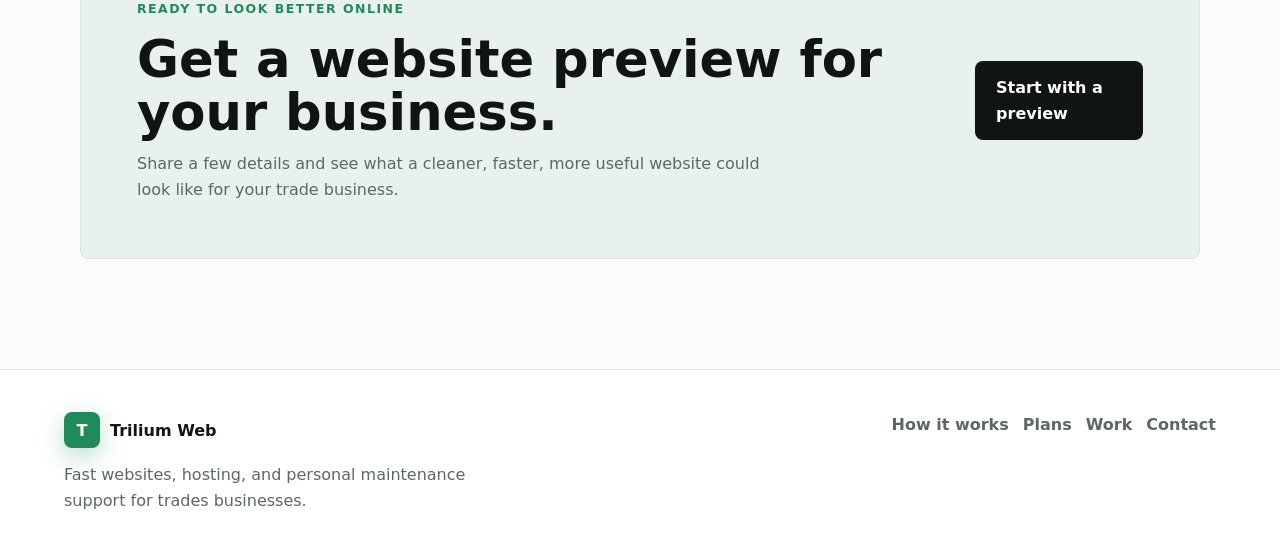
==== commit 8cd0d2e3: "button for demos" ====
--- a/index.html
+++ b/index.html
@@ -37,7 +37,8 @@
           <h1>A professional website for your trade business, without the big upfront cost.</h1>
           <p class="hero-copy">Trilium Web builds and maintains clean, mobile-friendly websites for trades businesses. Start with a free preview, then keep everything online with one simple monthly plan.</p>
           <div class="hero-actions">
-            <a class="button primary" href="contact.html">Request a free preview</a>
+            <a class="button primary demo-cta" href="https://demo.trilliumweb.com">See our demos</a>
+            <a class="button secondary" href="contact.html">Request a free preview</a>
             <a class="button secondary" href="process.html">How it works</a>
           </div>
           <div class="trust-row" aria-label="Key service promises">
--- a/assets/styles.css
+++ b/assets/styles.css
@@ -468,6 +468,13 @@
   max-width: 760px;
   color: var(--muted);
   font-size: 1.16rem;
+}
+
+.demo-cta {
+  min-height: 60px;
+  margin-top: 18px;
+  padding: 17px 28px;
+  font-size: 1.08rem;
 }
 
 .timeline {
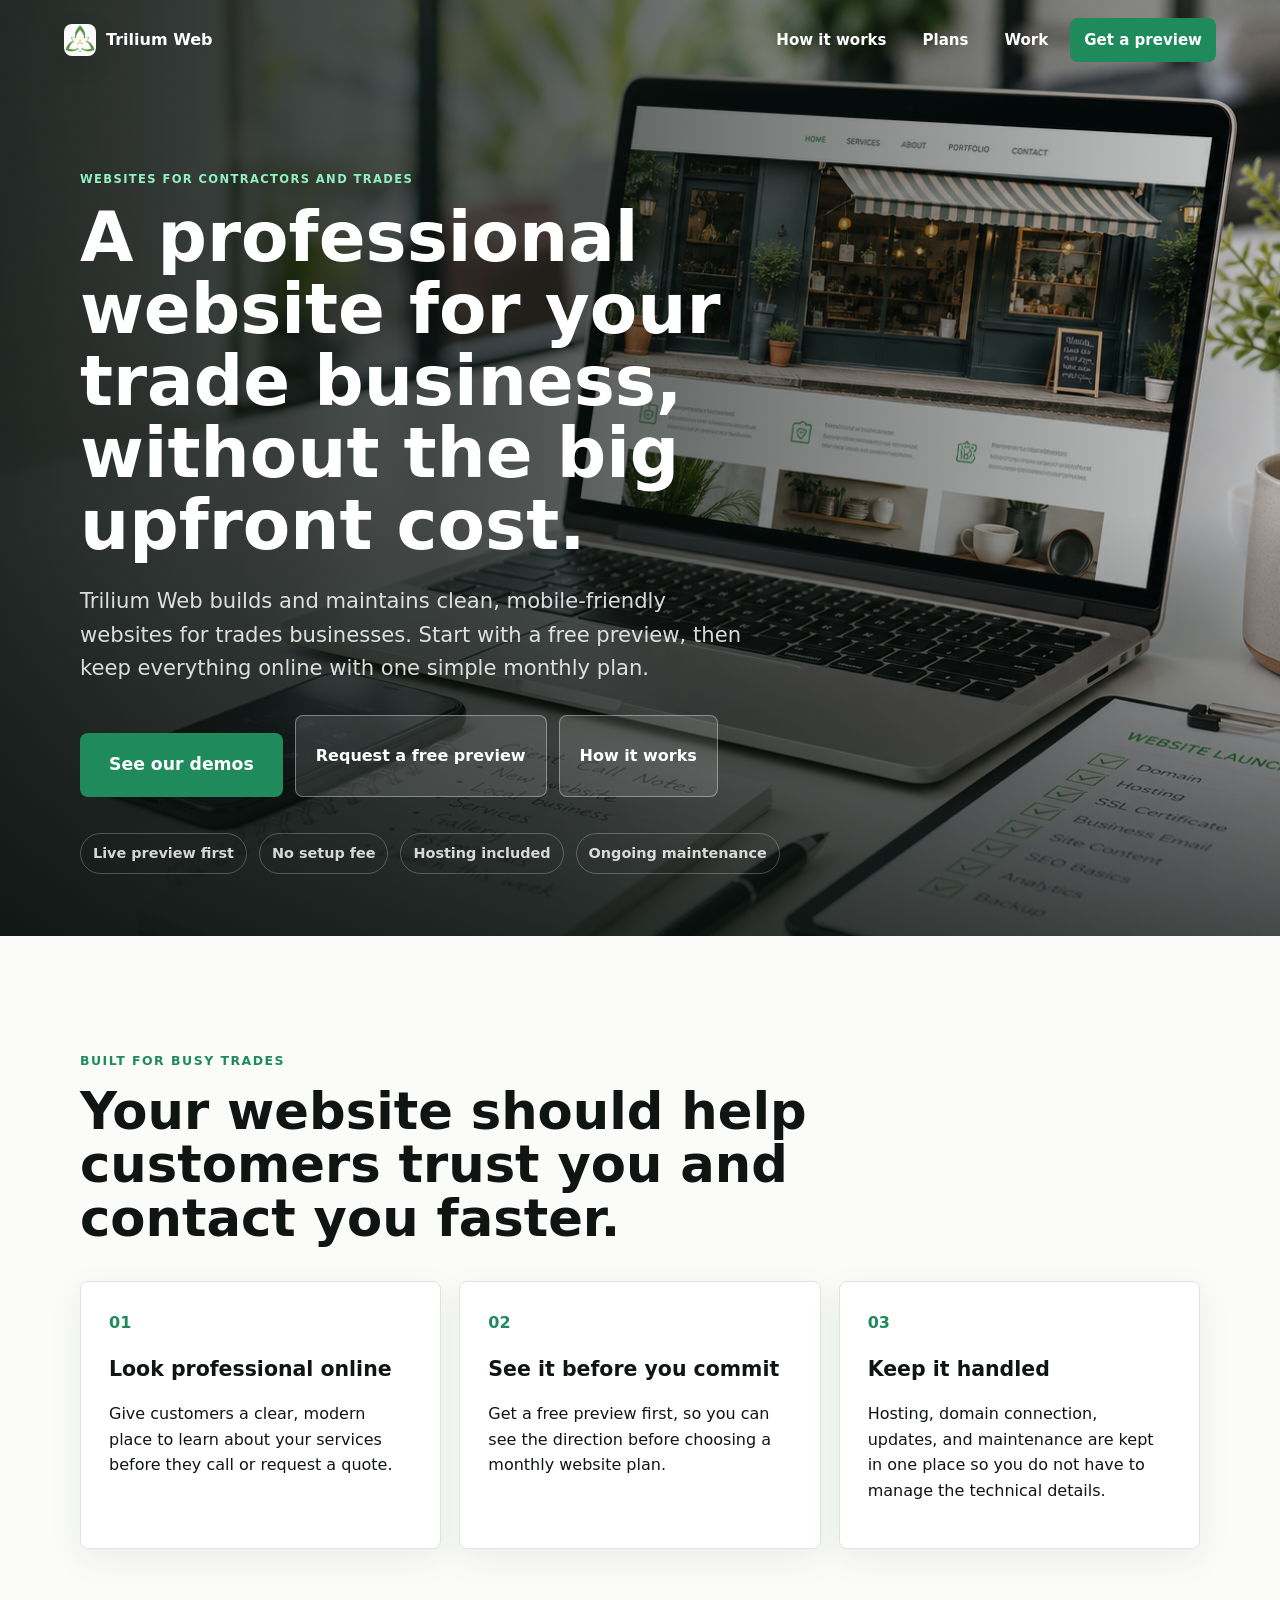
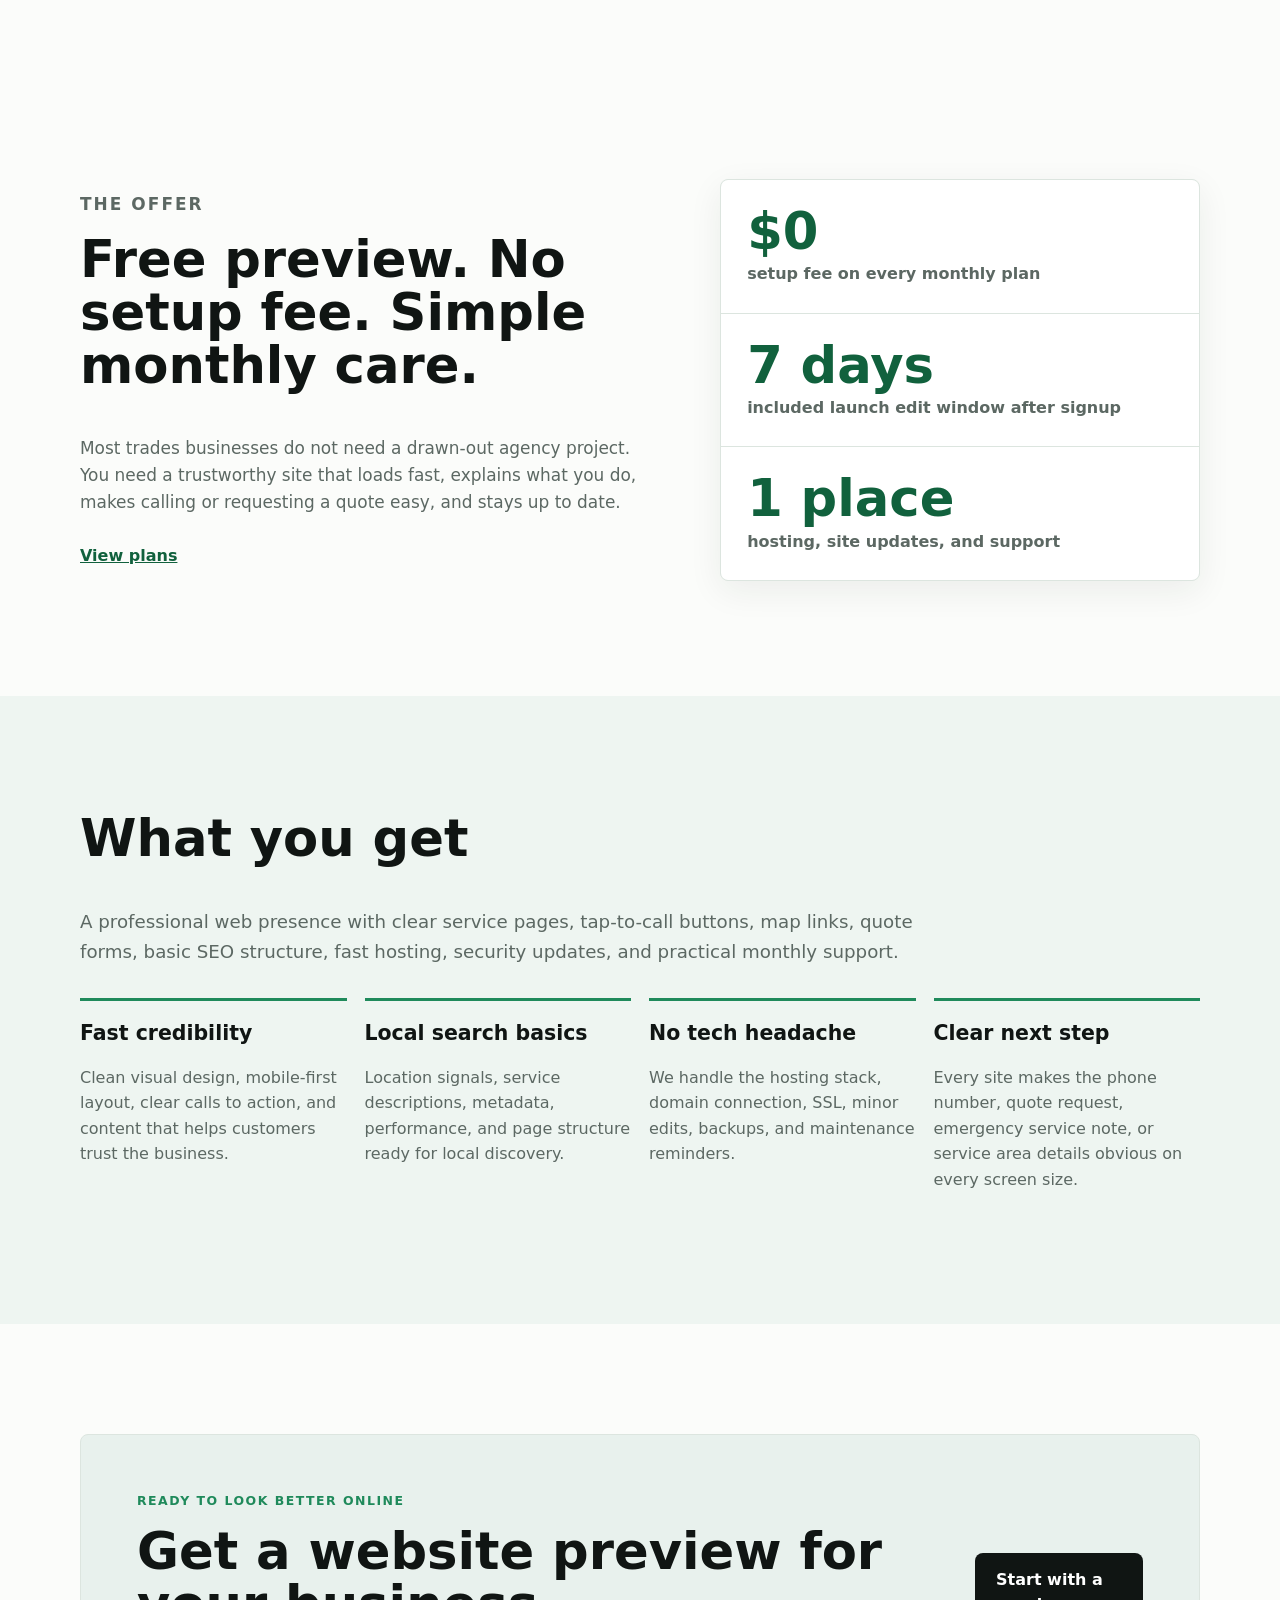
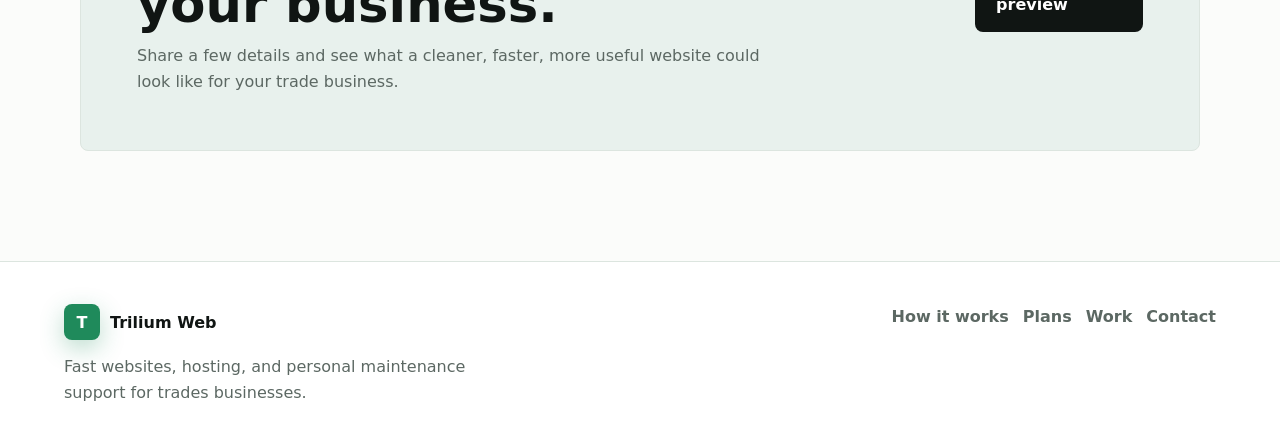
==== commit d1fddc75: "button for demos" ====
--- a/index.html
+++ b/index.html
@@ -33,8 +33,8 @@
         </div>
         <div class="hero-overlay"></div>
         <div class="hero-inner">
-          <p class="eyebrow">Websites for contractors and trades</p>
-          <h1>A professional website for your trade business, without the big upfront cost.</h1>
+          <p class="eyebrow hero-eyebrow">Websites for contractors and trades</p>
+          <h1 class="hero-title">A professional website for your trade business, without the big upfront cost.</h1>
           <p class="hero-copy">Trilium Web builds and maintains clean, mobile-friendly websites for trades businesses. Start with a free preview, then keep everything online with one simple monthly plan.</p>
           <div class="hero-actions">
             <a class="button primary demo-cta" href="https://demo.trilliumweb.com">See our demos</a>
--- a/assets/styles.css
+++ b/assets/styles.css
@@ -192,6 +192,10 @@
   color: #91f0bf;
 }
 
+.hero-eyebrow {
+  font-size: 0.72rem;
+}
+
 h1,
 h2,
 h3,
@@ -211,6 +215,11 @@
   max-width: 850px;
   margin-bottom: 22px;
   font-size: clamp(3rem, 7vw, 6.9rem);
+}
+
+.hero-title {
+  max-width: 760px;
+  font-size: clamp(2.4rem, 5.4vw, 5.1rem);
 }
 
 h2 {
